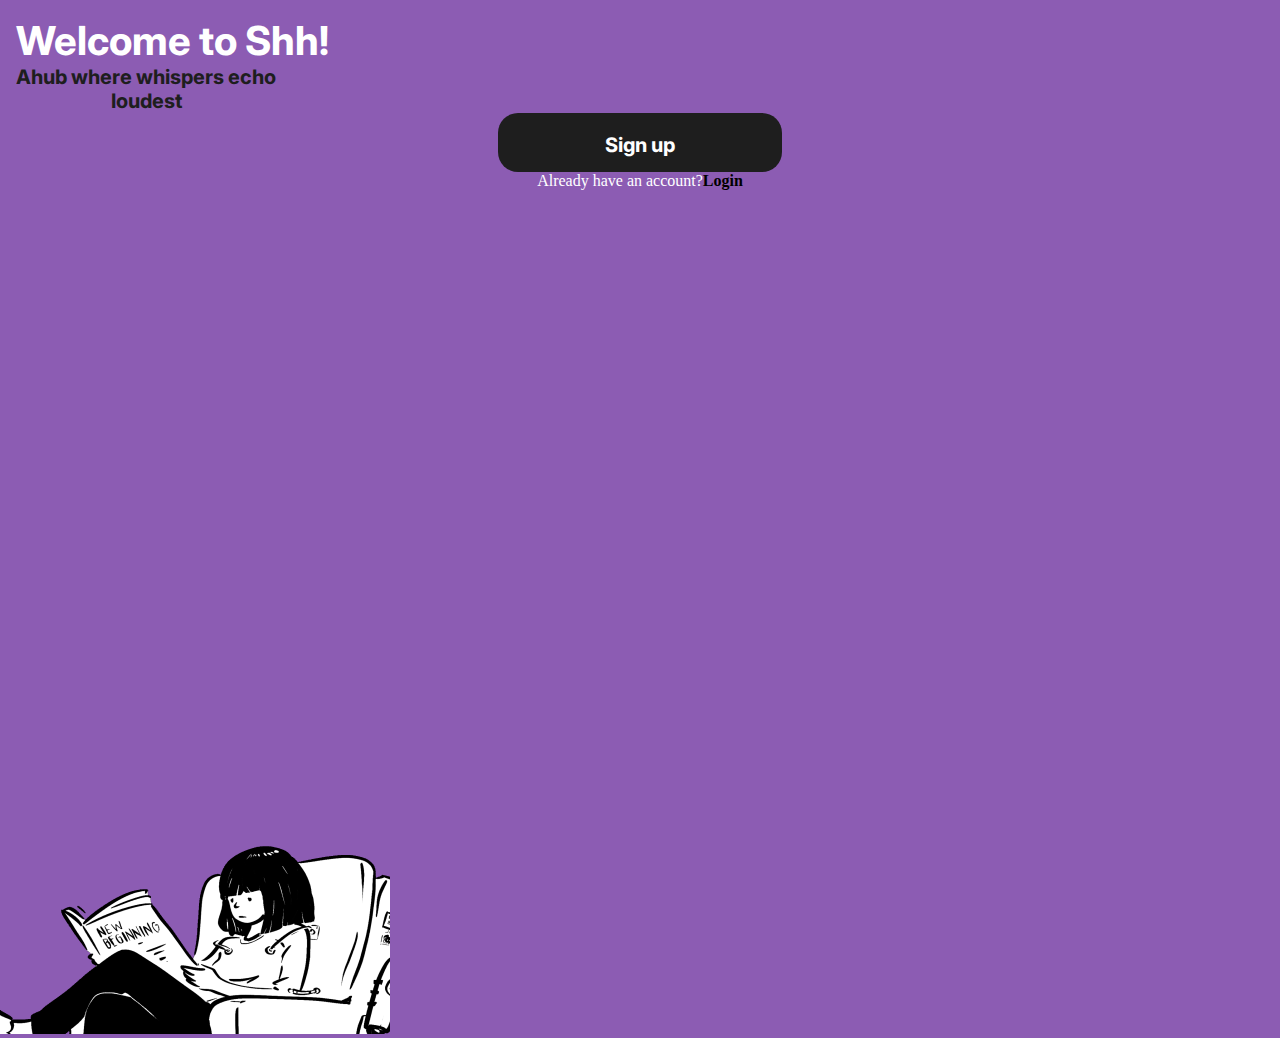
==== index.html @ 2266fb0e "up" ====
<!DOCTYPE html>
<html lang="en">
<head>
    <meta charset="UTF-8">
    <meta name="viewport" content="width=device-width, initial-scale=1.0">
    <title>Mobile</title>
    <link rel="preconnect" href="https://fonts.googleapis.com">
    <link rel="preconnect" href="https://fonts.gstatic.com" crossorigin>
    <link href="https://fonts.googleapis.com/css2?family=Inter:wght@700&display=swap" rel="stylesheet">
    <link rel="stylesheet" href="/css/variables.css">
</head>
<body>
    <header>
        <h1></h1>
        <p></p>
    </header>

    <main>
        
          <a class="btn-home" href="#"></a>
          <span>Already have an account?<strong>Login</strong></span>
     
    </main>

    <footer>
      <img src="/img/home-girl.png" alt="">
    </footer>

    <script src="/app/index.js"></script>
</body>
</html>
---- css/variables.css ----
@import url('./home.css');
@import url('./log-in.css');

body {
    background-color: var(--bg)
}

* {
    margin: 0;
    padding: 0;
    box-sizing: border-box;
}

:root {
    --bg:#8c5cb3;
    --font: 'Inter', sans-serif;
    --primary-color:#fff;
    --second-color:#1E1E1E;
}
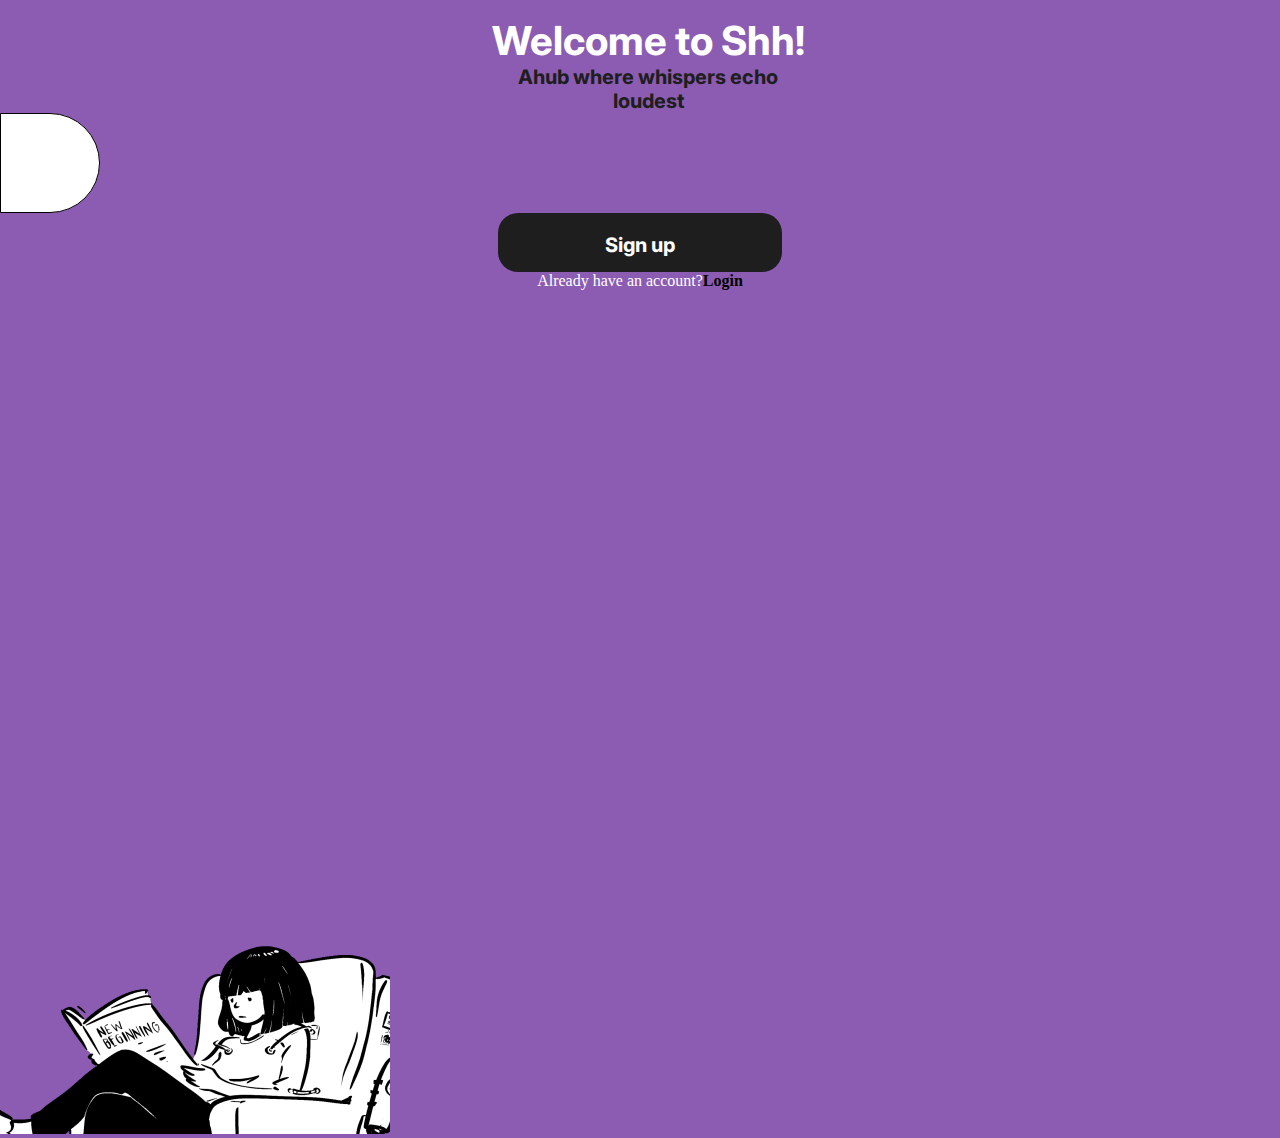
==== commit dc99863f: "up" ====
--- a/index.html
+++ b/index.html
@@ -14,6 +14,7 @@
         <h1></h1>
         <p></p>
     </header>
+    <div class="clound"></div>
 
     <main>
         
--- a/css/variables.css
+++ b/css/variables.css
@@ -1,6 +1,6 @@
 @import url('./home.css');
 @import url('./log-in.css');
-
+@import url('./sign-up.css');
 body {
     background-color: var(--bg)
 }
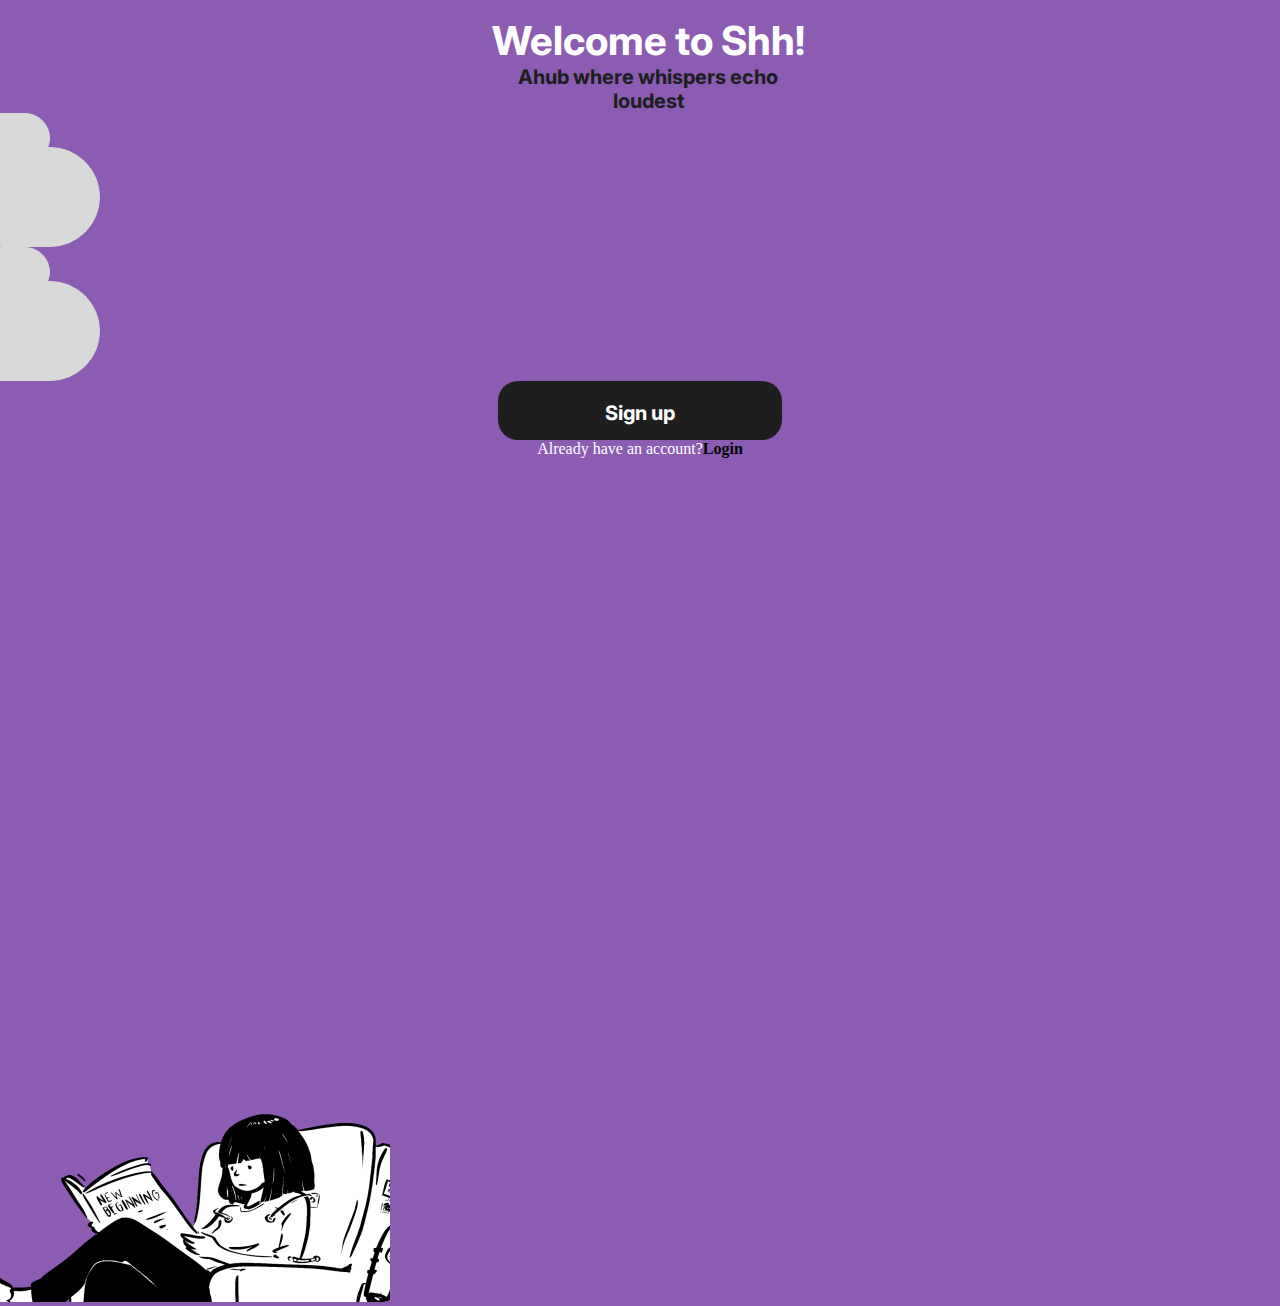
==== commit 3a7642b1: "up" ====
--- a/index.html
+++ b/index.html
@@ -14,7 +14,16 @@
         <h1></h1>
         <p></p>
     </header>
+   
+
+    <div class="top"></div>
     <div class="clound"></div>
+
+    <div class="top-2"></div>
+    <div class="clound-2"></div>
+
+
+    
 
     <main>
         
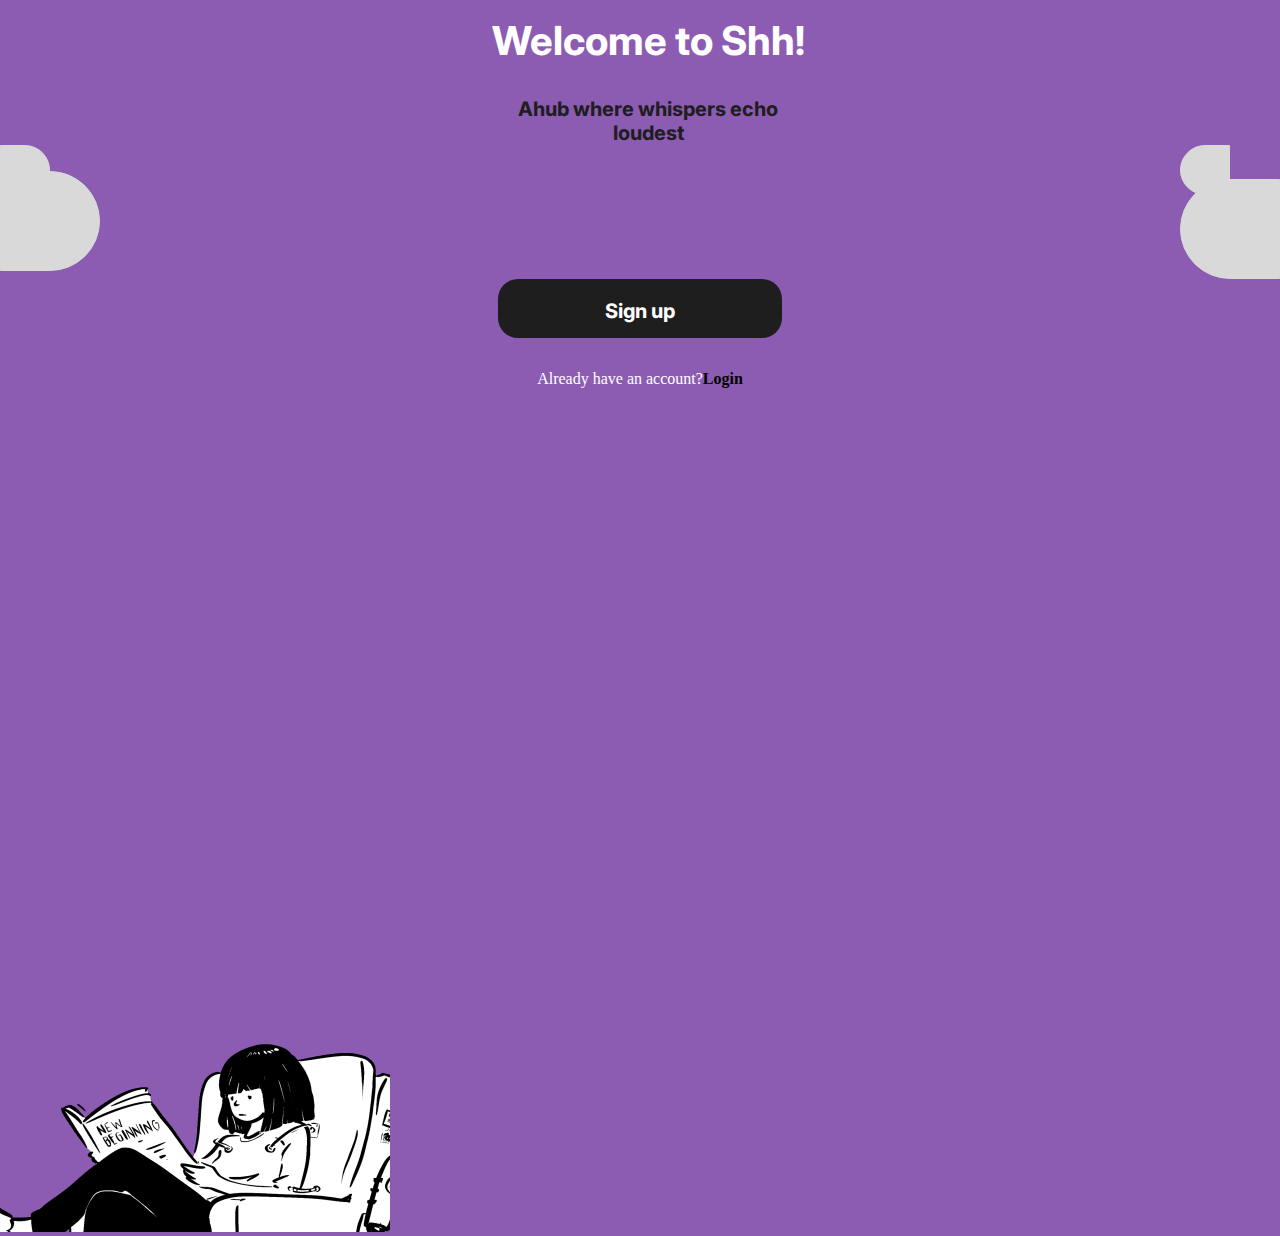
==== commit f65c3a92: "up" ====
--- a/index.html
+++ b/index.html
@@ -14,20 +14,30 @@
         <h1></h1>
         <p></p>
     </header>
+
+    <section class="nuvem">
+        <div>
+        <div class="top"></div>
+        <div class="clound"></div>
+    </div>
+
+    <div>
+        <div class="top-2"></div>
+        <div class="clound-2"></div>
+    </div>
+
+    </section>
    
 
-    <div class="top"></div>
-    <div class="clound"></div>
 
-    <div class="top-2"></div>
-    <div class="clound-2"></div>
+
 
 
     
 
     <main>
         
-          <a class="btn-home" href="#"></a>
+          <a class="btn-home" href="/pages/sign-up.html"></a>
           <span>Already have an account?<strong>Login</strong></span>
      
     </main>
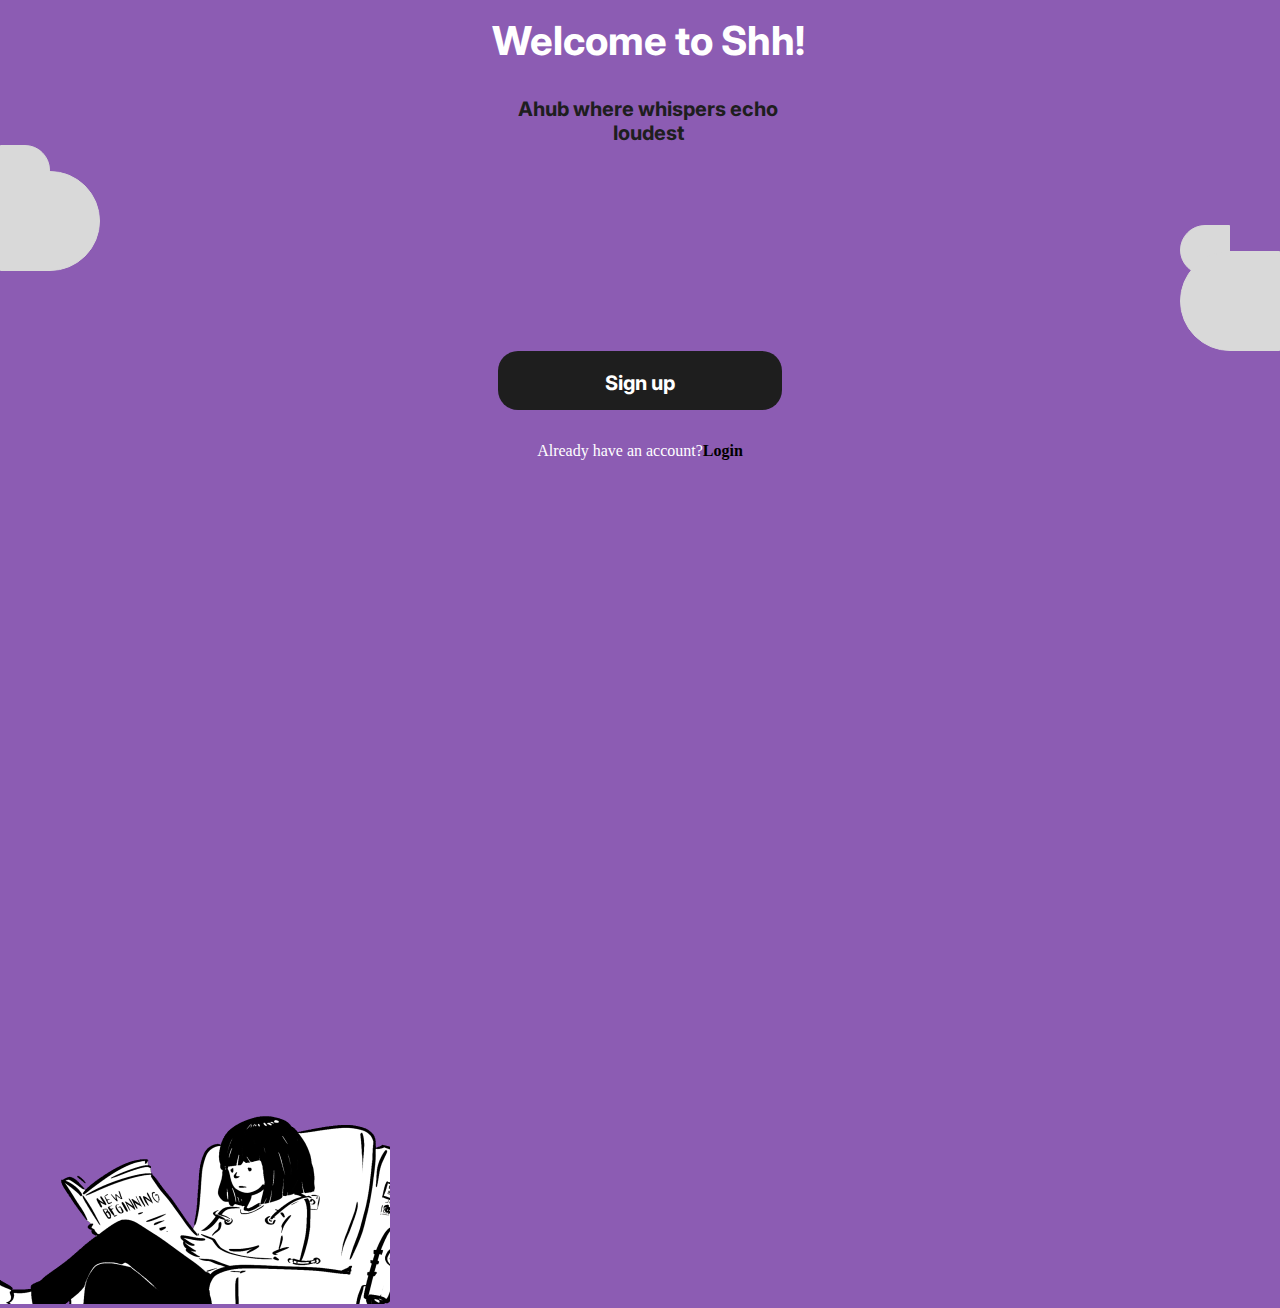
==== commit df14bd94: "up" ====
--- a/index.html
+++ b/index.html
@@ -17,9 +17,9 @@
 
     <section class="nuvem">
         <div>
-        <div class="top"></div>
-        <div class="clound"></div>
-    </div>
+          <div class="top"></div>
+          <div class="clound"></div>
+        </div>
 
     <div>
         <div class="top-2"></div>
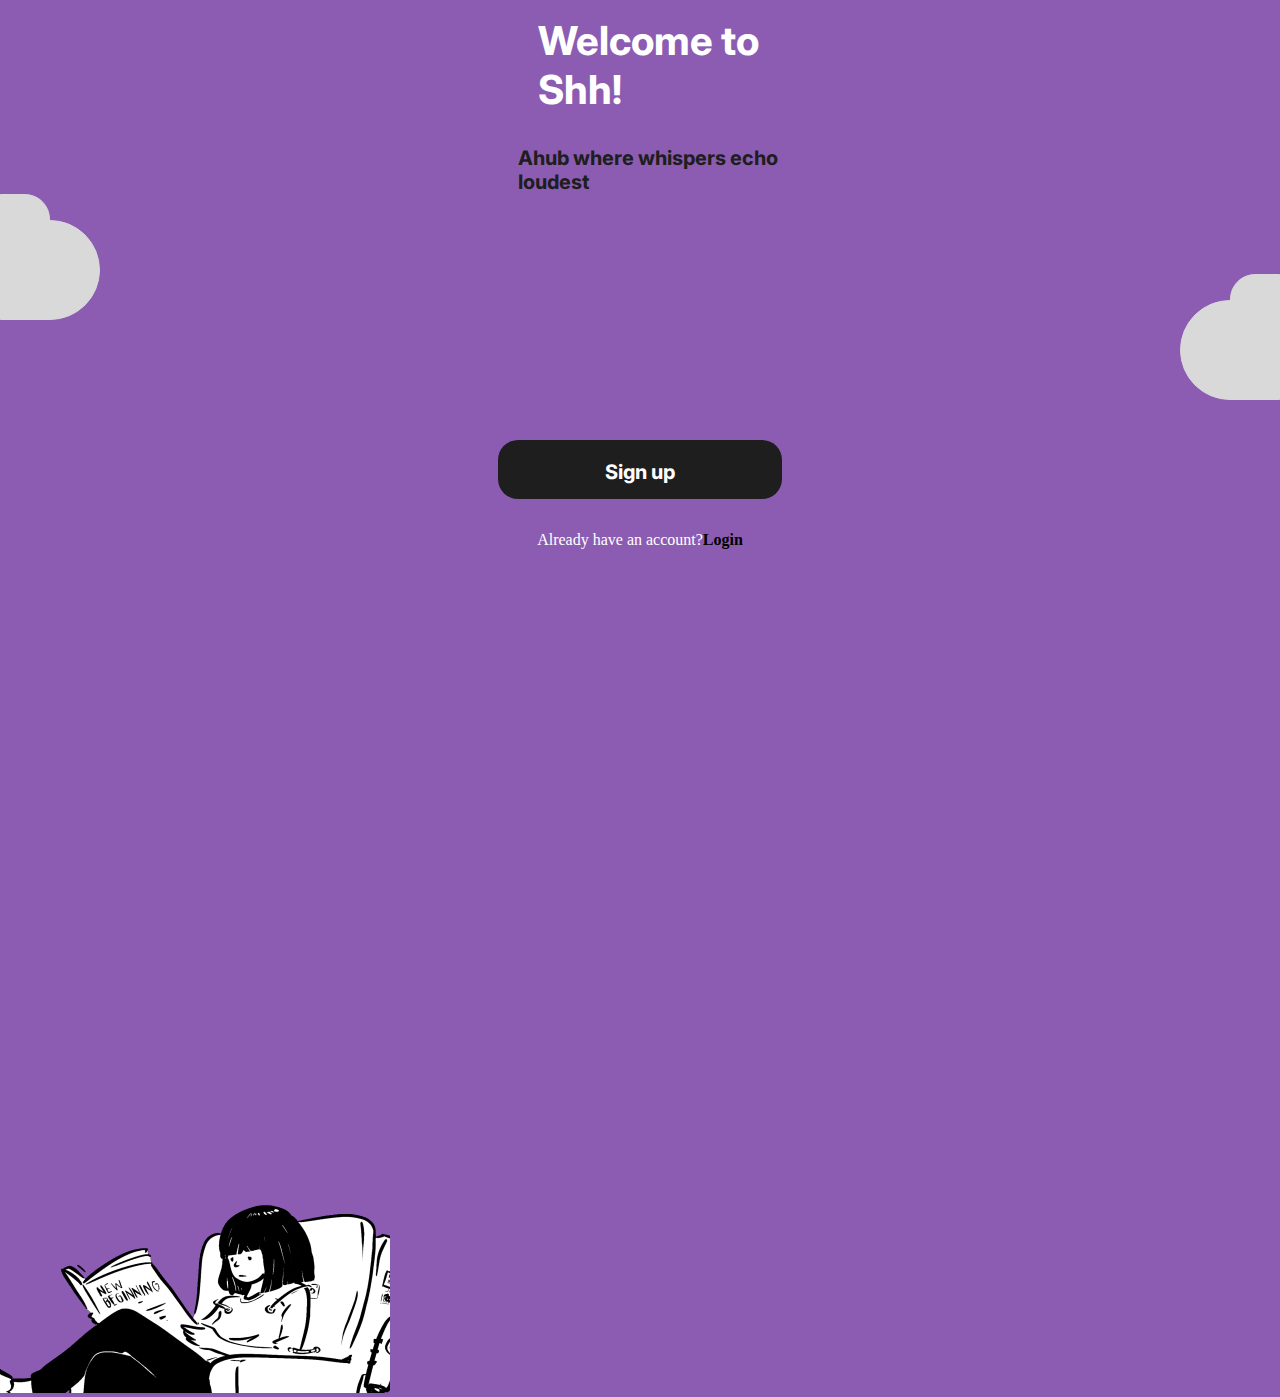
==== commit 596fce83: "up" ====
--- a/index.html
+++ b/index.html
@@ -16,6 +16,7 @@
     </header>
 
     <section class="nuvem">
+        
         <div>
           <div class="top"></div>
           <div class="clound"></div>
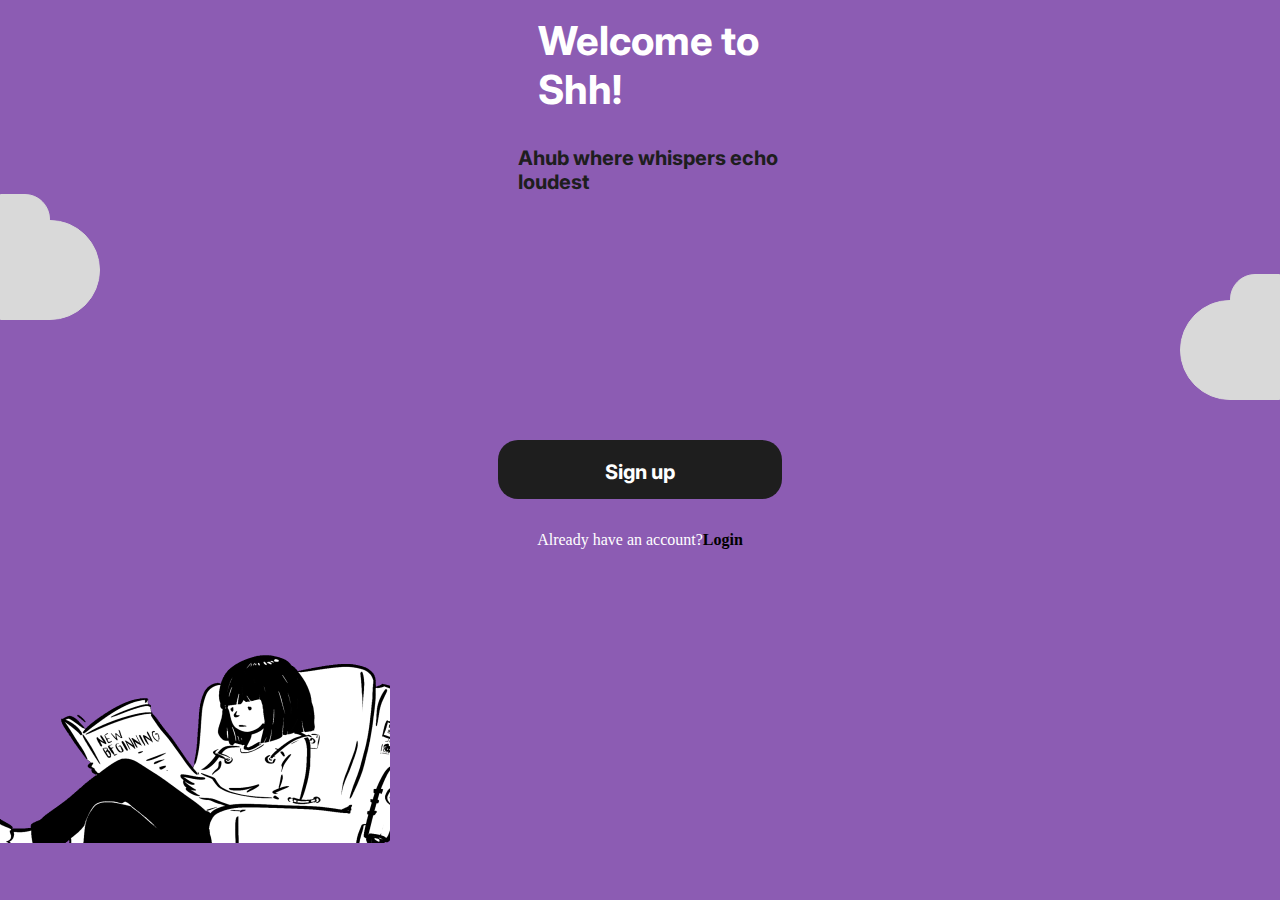
==== commit fb834cde: "up" ====
--- a/index.html
+++ b/index.html
@@ -40,11 +40,11 @@
         
           <a class="btn-home" href="/pages/sign-up.html"></a>
           <span>Already have an account?<strong>Login</strong></span>
-     
+         
     </main>
 
-    <footer>
-      <img src="/img/home-girl.png" alt="">
+    <footer class="footer-img">
+        <img src="/img/home-girl.png" alt="home-girl">
     </footer>
 
     <script src="/app/index.js"></script>
